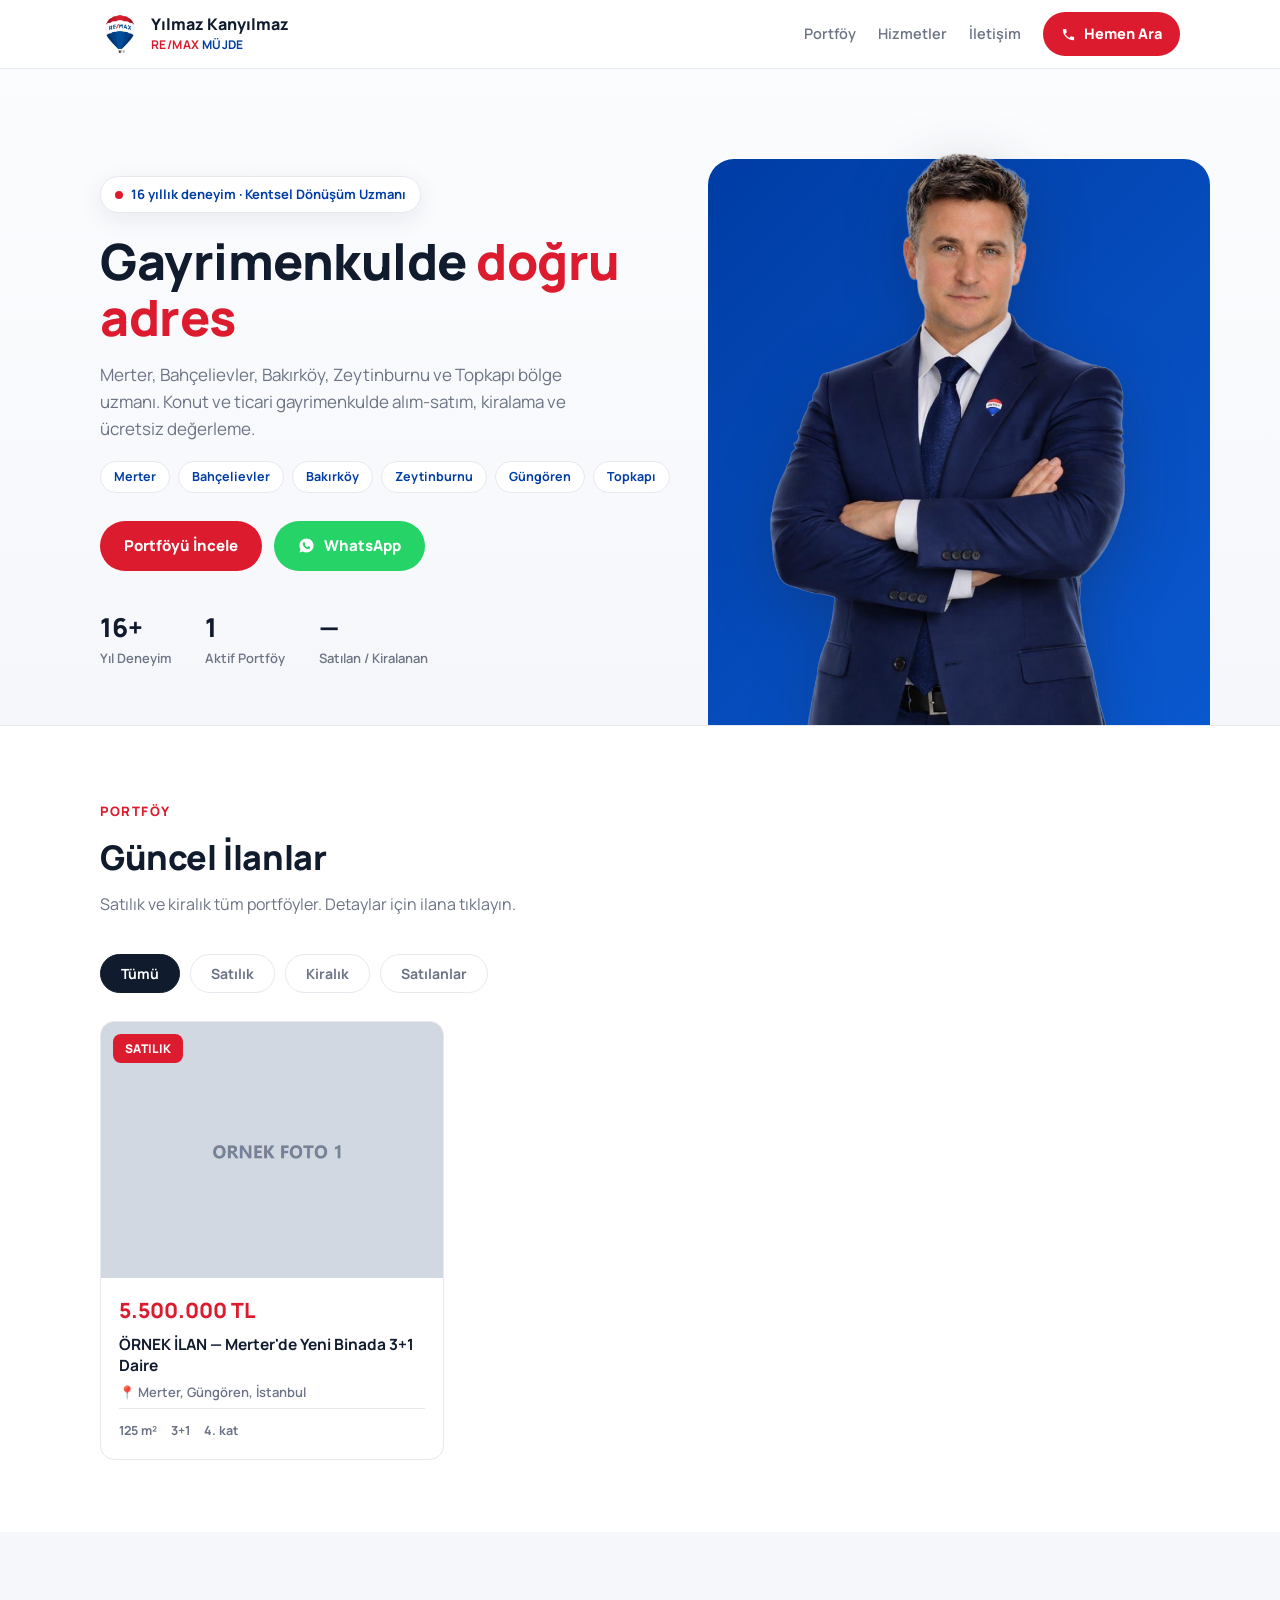
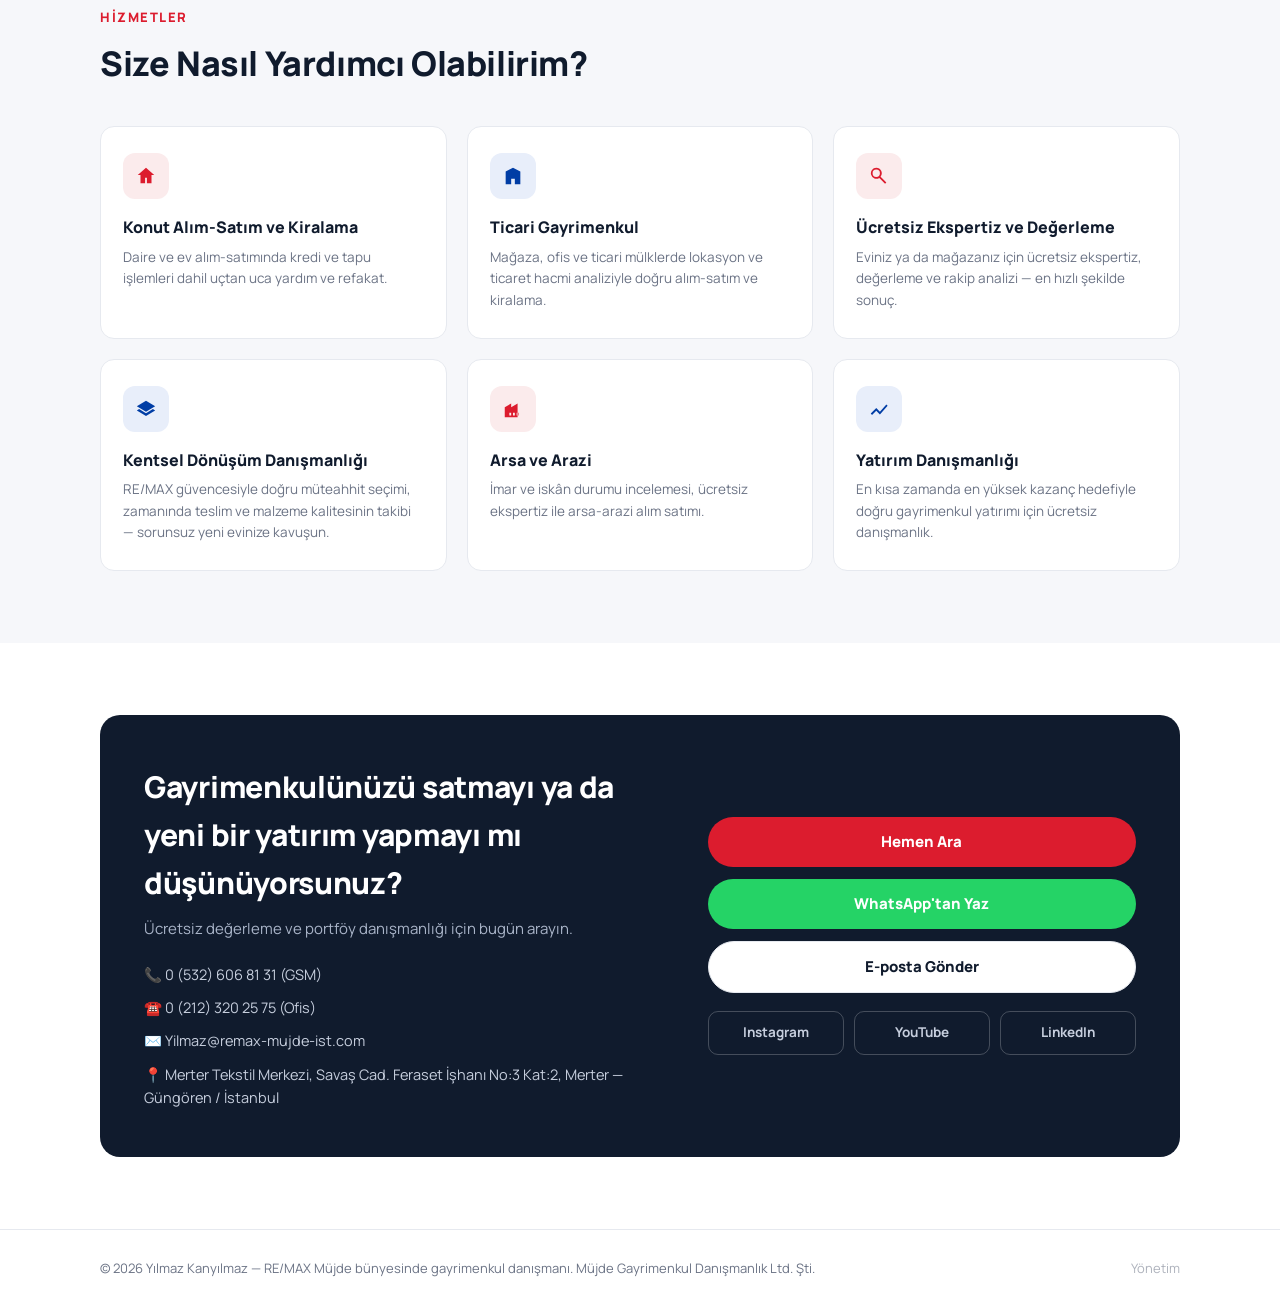
==== index.html @ 8ed7a1a2 "RE/MAX Yilmaz Kanyilmaz portfolyo sitesi - ilk surum Co-Authored-By: Claude Fable 5 <noreply@anthrop" ====
<!DOCTYPE html>
<html lang="tr">
<head>
<meta charset="UTF-8">
<meta name="viewport" content="width=device-width, initial-scale=1.0">
<title>Yılmaz Kanyılmaz | RE/MAX Müjde — Kağıthane Gayrimenkul Danışmanı</title>
<meta name="description" content="Yılmaz Kanyılmaz — RE/MAX Müjde bünyesinde gayrimenkul danışmanı ve kentsel dönüşüm uzmanı. Merter, Bahçelievler, Bakırköy, Zeytinburnu ve Topkapı'da satılık ve kiralık portföyler, ücretsiz değerleme.">
<meta property="og:title" content="Yılmaz Kanyılmaz | RE/MAX Müjde">
<meta property="og:description" content="Merter, Bahçelievler, Bakırköy, Zeytinburnu ve Topkapı'da satılık ve kiralık gayrimenkul portföyleri. 16 yıllık deneyim, ücretsiz değerleme.">
<meta property="og:image" content="https://remaxyilmaz.com/gorseller/yilmaz-kanyilmaz.jpg">
<link rel="icon" type="image/jpeg" href="gorseller/remax-balon.jpg">
<link rel="preconnect" href="https://fonts.googleapis.com">
<link rel="preconnect" href="https://fonts.gstatic.com" crossorigin>
<link href="https://fonts.googleapis.com/css2?family=Manrope:wght@400;600;700;800&display=swap" rel="stylesheet">
<link rel="stylesheet" href="css/stil.css">
</head>
<body>

<header class="ustbar">
  <div class="sarici ustbar-ic">
    <a class="marka" href="#">
      <img src="gorseller/remax-balon.jpg" alt="RE/MAX">
      <span class="marka-yazi">
        <span class="ad">Yılmaz Kanyılmaz</span><br>
        <span class="ofis"><span class="re">RE/MAX</span> <span class="mx">MÜJDE</span></span>
      </span>
    </a>
    <nav class="ust-linkler">
      <a href="#ilanlar" class="gizle-mobil">Portföy</a>
      <a href="#hizmetler" class="gizle-mobil">Hizmetler</a>
      <a href="#iletisim" class="gizle-mobil">İletişim</a>
      <a class="ara-btn" id="ustAraBtn" href="#">
        <svg width="15" height="15" viewBox="0 0 24 24" fill="currentColor"><path d="M6.6 10.8c1.4 2.8 3.8 5.1 6.6 6.6l2.2-2.2c.3-.3.7-.4 1-.2 1.1.4 2.3.6 3.6.6.6 0 1 .4 1 1V20c0 .6-.4 1-1 1C10.6 21 3 13.4 3 4c0-.6.4-1 1-1h3.5c.6 0 1 .4 1 1 0 1.2.2 2.4.6 3.6.1.3 0 .7-.2 1l-2.3 2.2z"/></svg>
        <span id="ustAraYazi">Hemen Ara</span>
      </a>
    </nav>
  </div>
</header>

<section class="hero">
  <div class="sarici hero-ic">
    <div class="hero-metin">
      <span class="rozet"><span class="nokta"></span> 16 yıllık deneyim · Kentsel Dönüşüm Uzmanı</span>
      <h1>Gayrimenkulde <span class="vurgu">doğru adres</span></h1>
      <p class="alt">Merter, Bahçelievler, Bakırköy, Zeytinburnu ve Topkapı bölge uzmanı. Konut ve ticari gayrimenkulde alım-satım, kiralama ve ücretsiz değerleme.</p>
      <div class="bolge-cipleri">
        <span>Merter</span><span>Bahçelievler</span><span>Bakırköy</span><span>Zeytinburnu</span><span>Güngören</span><span>Topkapı</span>
      </div>
      <div class="hero-btnler">
        <a class="btn btn-kirmizi" href="#ilanlar">Portföyü İncele</a>
        <a class="btn btn-yesil" id="heroWhatsapp" href="#" target="_blank" rel="noopener">
          <svg width="17" height="17" viewBox="0 0 24 24" fill="currentColor"><path d="M12 2C6.5 2 2 6.4 2 11.9c0 1.9.5 3.7 1.5 5.3L2 22l4.9-1.4c1.5.9 3.3 1.3 5.1 1.3 5.5 0 10-4.4 10-9.9S17.5 2 12 2zm5 13.9c-.2.6-1.2 1.2-1.7 1.2-.4.1-1 .1-1.6-.1-.4-.1-.9-.3-1.5-.5-2.6-1.1-4.3-3.7-4.4-3.9-.1-.2-1.1-1.4-1.1-2.7 0-1.3.7-1.9.9-2.2.2-.3.5-.3.7-.3h.5c.2 0 .4-.1.6.4.2.6.8 1.9.8 2 .1.1.1.3 0 .5-.3.6-.7.9-.5 1.2.7 1.2 1.6 2 2.8 2.6.3.2.5.1.7-.1l.9-1c.2-.3.4-.2.7-.1l2 .9c.3.2.5.3.5.4.1.1.1.5-.3 1.1z"/></svg>
          WhatsApp
        </a>
      </div>
      <div class="hero-istatistik">
        <div class="ist"><div class="sayi">16+</div><div class="aciklama">Yıl Deneyim</div></div>
        <div class="ist"><div class="sayi" id="istAktif">—</div><div class="aciklama">Aktif Portföy</div></div>
        <div class="ist"><div class="sayi" id="istSatilan">—</div><div class="aciklama">Satılan / Kiralanan</div></div>
      </div>
    </div>
    <div class="hero-foto">
      <div class="halka"></div>
      <img src="gorseller/yilmaz-kanyilmaz-kesim-web.png" alt="Yılmaz Kanyılmaz — Gayrimenkul Danışmanı">
    </div>
  </div>
</section>

<section class="bolum" id="ilanlar">
  <div class="sarici">
    <div class="bolum-baslik">
      <span class="etiket">Portföy</span>
      <h2>Güncel İlanlar</h2>
      <p>Satılık ve kiralık tüm portföyler. Detaylar için ilana tıklayın.</p>
    </div>
    <div class="filtreler" id="filtreler">
      <button class="filtre secili" data-filtre="hepsi">Tümü</button>
      <button class="filtre" data-filtre="satilik">Satılık</button>
      <button class="filtre" data-filtre="kiralik">Kiralık</button>
      <button class="filtre" data-filtre="satildi">Satılanlar</button>
    </div>
    <div class="ilan-izgara" id="ilanIzgara"></div>
    <div class="bos-durum gizli" id="bosDurum">
      <div class="buyuk">Şu anda bu kategoride ilan bulunmuyor</div>
      <div>Yeni portföyler için beni arayabilirsiniz.</div>
    </div>
  </div>
</section>

<section class="bolum" id="hizmetler" style="background:var(--zemin)">
  <div class="sarici">
    <div class="bolum-baslik">
      <span class="etiket">Hizmetler</span>
      <h2>Size Nasıl Yardımcı Olabilirim?</h2>
    </div>
    <div class="hizmet-izgara">
      <div class="hizmet">
        <div class="ikon"><svg width="22" height="22" viewBox="0 0 24 24" fill="currentColor"><path d="M12 3l9 8h-3v9h-5v-6h-2v6H6v-9H3l9-8z"/></svg></div>
        <h3>Konut Alım-Satım ve Kiralama</h3>
        <p>Daire ve ev alım-satımında kredi ve tapu işlemleri dahil uçtan uca yardım ve refakat.</p>
      </div>
      <div class="hizmet">
        <div class="ikon"><svg width="22" height="22" viewBox="0 0 24 24" fill="currentColor"><path d="M4 21V7l8-4 8 4v14h-6v-6h-4v6H4z"/></svg></div>
        <h3>Ticari Gayrimenkul</h3>
        <p>Mağaza, ofis ve ticari mülklerde lokasyon ve ticaret hacmi analiziyle doğru alım-satım ve kiralama.</p>
      </div>
      <div class="hizmet">
        <div class="ikon"><svg width="22" height="22" viewBox="0 0 24 24" fill="currentColor"><path d="M9 3a6 6 0 014.7 9.7l6.3 6.3-1.4 1.4-6.3-6.3A6 6 0 119 3zm0 2a4 4 0 100 8 4 4 0 000-8z"/></svg></div>
        <h3>Ücretsiz Ekspertiz ve Değerleme</h3>
        <p>Eviniz ya da mağazanız için ücretsiz ekspertiz, değerleme ve rakip analizi — en hızlı şekilde sonuç.</p>
      </div>
      <div class="hizmet">
        <div class="ikon"><svg width="22" height="22" viewBox="0 0 24 24" fill="currentColor"><path d="M12 3L2 9l10 6 10-6-10-6zm0 13.5L4.5 12 2 13.5l10 6 10-6-2.5-1.5L12 16.5z"/></svg></div>
        <h3>Kentsel Dönüşüm Danışmanlığı</h3>
        <p>RE/MAX güvencesiyle doğru müteahhit seçimi, zamanında teslim ve malzeme kalitesinin takibi — sorunsuz yeni evinize kavuşun.</p>
      </div>
      <div class="hizmet">
        <div class="ikon"><svg width="22" height="22" viewBox="0 0 24 24" fill="currentColor"><path d="M3 21V10l7-4v4l7-4v15H3zm9-2h2v-3h-2v3zm-4 0h2v-3H8v3zm8 0h2v-3h-2v3z"/></svg></div>
        <h3>Arsa ve Arazi</h3>
        <p>İmar ve iskân durumu incelemesi, ücretsiz ekspertiz ile arsa-arazi alım satımı.</p>
      </div>
      <div class="hizmet">
        <div class="ikon"><svg width="22" height="22" viewBox="0 0 24 24" fill="currentColor"><path d="M3 17l6-6 4 4 7-8 1.4 1.4L13 18l-4-4-4.6 4.6L3 17z"/></svg></div>
        <h3>Yatırım Danışmanlığı</h3>
        <p>En kısa zamanda en yüksek kazanç hedefiyle doğru gayrimenkul yatırımı için ücretsiz danışmanlık.</p>
      </div>
    </div>
  </div>
</section>

<section class="bolum" id="iletisim">
  <div class="sarici">
    <div class="iletisim-kutu">
      <div>
        <h2>Gayrimenkulünüzü satmayı ya da yeni bir yatırım yapmayı mı düşünüyorsunuz?</h2>
        <p class="alt">Ücretsiz değerleme ve portföy danışmanlığı için bugün arayın.</p>
        <div class="iletisim-detay">
          <a id="iletisimTel" href="#">📞 <span id="iletisimTelYazi"></span> (GSM)</a>
          <a id="iletisimOfisTel" href="#">☎️ <span id="iletisimOfisYazi"></span> (Ofis)</a>
          <a id="iletisimEposta" href="#">✉️ <span id="iletisimEpostaYazi"></span></a>
          <span id="iletisimAdres">📍</span>
        </div>
      </div>
      <div class="iletisim-btnler">
        <a class="btn btn-kirmizi" id="iletisimAraBtn" href="#">Hemen Ara</a>
        <a class="btn btn-yesil" id="iletisimWhatsapp" href="#" target="_blank" rel="noopener">WhatsApp'tan Yaz</a>
        <a class="btn btn-cerceve" id="iletisimMailBtn" href="#" style="background:#fff">E-posta Gönder</a>
        <div class="sosyal-linkler">
          <a id="sosyalInstagram" href="#" target="_blank" rel="noopener" aria-label="Instagram">Instagram</a>
          <a id="sosyalYoutube" href="#" target="_blank" rel="noopener" aria-label="YouTube">YouTube</a>
          <a id="sosyalLinkedin" href="#" target="_blank" rel="noopener" aria-label="LinkedIn">LinkedIn</a>
        </div>
      </div>
    </div>
  </div>
</section>

<footer class="altbilgi">
  <div class="sarici altbilgi-ic">
    <span>© <span id="yil"></span> Yılmaz Kanyılmaz — RE/MAX Müjde bünyesinde gayrimenkul danışmanı. Müjde Gayrimenkul Danışmanlık Ltd. Şti.</span>
    <a class="yonetim" href="admin.html">Yönetim</a>
  </div>
</footer>

<script src="js/config.js"></script>
<script src="js/site.js"></script>
</body>
</html>
---- css/stil.css ----
/* RE/MAX Yılmaz Kanyılmaz — site stilleri */
:root{
  --kirmizi:#DC1C2E;
  --kirmizi-koyu:#B5121F;
  --lacivert:#003DA5;
  --koyu:#101B2D;
  --metin:#2A3345;
  --soluk:#6B7385;
  --cizgi:#E6E9EF;
  --zemin:#F6F7FA;
  --beyaz:#FFFFFF;
  --radius:14px;
  --golge:0 6px 24px rgba(16,27,45,.08);
}
*{margin:0;padding:0;box-sizing:border-box}
html{scroll-behavior:smooth}
body{
  font-family:'Manrope',-apple-system,'Segoe UI',sans-serif;
  color:var(--metin);
  background:var(--beyaz);
  line-height:1.6;
  -webkit-font-smoothing:antialiased;
}
img{max-width:100%;display:block}
a{color:inherit;text-decoration:none}
button{font-family:inherit;cursor:pointer}
.sarici{max-width:1120px;margin:0 auto;padding:0 20px}

/* ---------- Üst bar ---------- */
.ustbar{
  position:sticky;top:0;z-index:50;
  background:rgba(255,255,255,.94);
  backdrop-filter:blur(10px);
  border-bottom:1px solid var(--cizgi);
}
.ustbar-ic{display:flex;align-items:center;justify-content:space-between;height:68px;gap:12px}
.marka{display:flex;align-items:center;gap:11px;min-width:0}
.marka img{width:40px;height:40px;object-fit:contain}
.marka-yazi{line-height:1.2;min-width:0}
.marka-yazi .ad{font-weight:800;font-size:16px;color:var(--koyu);white-space:nowrap}
.marka-yazi .ofis{font-size:12px;font-weight:700;letter-spacing:.4px}
.marka-yazi .ofis .re{color:var(--kirmizi)}
.marka-yazi .ofis .mx{color:var(--lacivert)}
.ust-linkler{display:flex;align-items:center;gap:22px;font-weight:600;font-size:14.5px;color:var(--soluk)}
.ust-linkler a:hover{color:var(--koyu)}
.ara-btn{
  display:inline-flex;align-items:center;gap:8px;
  background:var(--kirmizi);color:#fff;font-weight:800;font-size:14.5px;
  padding:10px 18px;border-radius:999px;transition:background .15s;white-space:nowrap;
}
.ara-btn:hover{background:var(--kirmizi-koyu)}
@media(max-width:720px){.ust-linkler .gizle-mobil{display:none}}
@media(max-width:520px){
  .marka-yazi .ad{font-size:14px}
  .ara-btn{padding:9px 14px;font-size:13.5px}
  .ust-linkler{gap:12px}
}

/* ---------- Hero ---------- */
.hero{background:linear-gradient(180deg,#FBFCFE 0%,var(--zemin) 100%);border-bottom:1px solid var(--cizgi);overflow:hidden}
.hero-ic{display:grid;grid-template-columns:1.15fr .85fr;gap:40px;align-items:end;padding-top:56px}
.hero-metin{padding-bottom:56px}
.rozet{
  display:inline-flex;align-items:center;gap:8px;
  background:#fff;border:1px solid var(--cizgi);border-radius:999px;
  padding:7px 14px;font-size:13px;font-weight:700;color:var(--lacivert);
  box-shadow:var(--golge);margin-bottom:20px;
}
.rozet .nokta{width:8px;height:8px;border-radius:50%;background:var(--kirmizi)}
.hero h1{font-size:clamp(30px,4.6vw,50px);font-weight:800;color:var(--koyu);line-height:1.12;letter-spacing:-.5px}
.hero h1 .vurgu{color:var(--kirmizi)}
.hero p.alt{margin-top:16px;font-size:17px;color:var(--soluk);max-width:480px}
.hero-btnler{display:flex;flex-wrap:wrap;gap:12px;margin-top:28px}
.btn{
  display:inline-flex;align-items:center;justify-content:center;gap:9px;
  padding:13px 24px;border-radius:999px;font-weight:800;font-size:15px;
  border:none;transition:transform .12s,background .15s,box-shadow .15s;
}
.btn:active{transform:scale(.97)}
.btn-kirmizi{background:var(--kirmizi);color:#fff}
.btn-kirmizi:hover{background:var(--kirmizi-koyu)}
.btn-cerceve{background:#fff;color:var(--koyu);border:1.5px solid var(--cizgi)}
.btn-cerceve:hover{border-color:#c9cfda}
.btn-yesil{background:#25D366;color:#fff}
.btn-yesil:hover{background:#1FB858}
.bolge-cipleri{display:flex;flex-wrap:wrap;gap:8px;margin-top:18px}
.bolge-cipleri span{
  background:#fff;border:1px solid var(--cizgi);border-radius:999px;
  padding:5px 13px;font-size:12.5px;font-weight:700;color:var(--lacivert);
}
.hero-istatistik{display:flex;gap:34px;margin-top:36px}
.ist .sayi{font-size:26px;font-weight:800;color:var(--koyu)}
.ist .aciklama{font-size:13px;color:var(--soluk);font-weight:600}
.hero-foto{position:relative;align-self:end}
.hero-foto .halka{
  position:absolute;inset:auto -30px -120px -30px;top:34px;
  background:linear-gradient(135deg,var(--lacivert),#0B5BD3);
  border-radius:26px 26px 0 0;
}
.hero-foto img{position:relative;z-index:1;width:100%;max-width:400px;margin:0 auto;filter:drop-shadow(0 18px 30px rgba(16,27,45,.25))}
@media(max-width:860px){
  .hero-ic{grid-template-columns:1fr;gap:0}
  .hero-metin{padding-bottom:36px}
  .hero-foto{max-width:330px;margin:0 auto}
  .hero-istatistik{gap:24px}
}

/* ---------- Bölümler ---------- */
.bolum{padding:72px 0}
.bolum-baslik{margin-bottom:36px}
.bolum-baslik .etiket{font-size:13px;font-weight:800;letter-spacing:1.5px;color:var(--kirmizi);text-transform:uppercase}
.bolum-baslik h2{font-size:clamp(24px,3.2vw,34px);font-weight:800;color:var(--koyu);letter-spacing:-.4px;margin-top:6px}
.bolum-baslik p{color:var(--soluk);margin-top:8px;max-width:560px}

/* ---------- Filtre ---------- */
.filtreler{display:flex;flex-wrap:wrap;gap:10px;margin-bottom:28px}
.filtre{
  padding:9px 20px;border-radius:999px;font-weight:700;font-size:14px;
  background:#fff;border:1.5px solid var(--cizgi);color:var(--soluk);transition:all .15s;
}
.filtre:hover{border-color:#c9cfda;color:var(--koyu)}
.filtre.secili{background:var(--koyu);border-color:var(--koyu);color:#fff}

/* ---------- İlan kartları ---------- */
.ilan-izgara{display:grid;grid-template-columns:repeat(3,1fr);gap:24px}
@media(max-width:960px){.ilan-izgara{grid-template-columns:repeat(2,1fr)}}
@media(max-width:600px){.ilan-izgara{grid-template-columns:1fr}}
.ilan-kart{
  background:#fff;border:1px solid var(--cizgi);border-radius:var(--radius);
  overflow:hidden;transition:transform .15s,box-shadow .15s;display:flex;flex-direction:column;
}
.ilan-kart:hover{transform:translateY(-4px);box-shadow:var(--golge)}
.ilan-kart .foto{position:relative;aspect-ratio:4/3;background:#E9EDF3;overflow:hidden}
.ilan-kart .foto img{width:100%;height:100%;object-fit:cover}
.tip-rozet{
  position:absolute;top:12px;left:12px;z-index:2;
  padding:5px 12px;border-radius:8px;font-size:12px;font-weight:800;color:#fff;letter-spacing:.3px;
}
.tip-rozet.satilik{background:var(--kirmizi)}
.tip-rozet.kiralik{background:var(--lacivert)}
.satildi-ort{
  position:absolute;inset:0;z-index:3;background:rgba(16,27,45,.55);
  display:flex;align-items:center;justify-content:center;
}
.satildi-ort span{
  background:#fff;color:var(--kirmizi);font-weight:800;font-size:15px;letter-spacing:2px;
  padding:8px 22px;border-radius:8px;transform:rotate(-6deg);border:2px solid var(--kirmizi);
}
.ilan-kart .icerik{padding:16px 18px 18px;display:flex;flex-direction:column;gap:6px;flex:1}
.ilan-kart .fiyat{font-size:21px;font-weight:800;color:var(--kirmizi)}
.ilan-kart .fiyat .donem{font-size:13px;color:var(--soluk);font-weight:600}
.ilan-kart h3{font-size:15.5px;font-weight:700;color:var(--koyu);line-height:1.35;display:-webkit-box;-webkit-line-clamp:2;-webkit-box-orient:vertical;overflow:hidden}
.ilan-kart .konum{font-size:13px;color:var(--soluk);font-weight:600;display:flex;align-items:center;gap:5px}
.ilan-kart .ozet{
  display:flex;gap:14px;margin-top:auto;padding-top:12px;border-top:1px solid var(--cizgi);
  font-size:12.5px;color:var(--soluk);font-weight:700;flex-wrap:wrap;
}
.bos-durum{
  text-align:center;padding:70px 20px;background:var(--zemin);
  border:1.5px dashed var(--cizgi);border-radius:var(--radius);color:var(--soluk);
}
.bos-durum .buyuk{font-size:17px;font-weight:700;color:var(--metin);margin-bottom:6px}

/* ---------- Hizmetler ---------- */
.hizmet-izgara{display:grid;grid-template-columns:repeat(3,1fr);gap:20px}
@media(max-width:960px){.hizmet-izgara{grid-template-columns:repeat(2,1fr)}}
@media(max-width:520px){.hizmet-izgara{grid-template-columns:1fr}}
.hizmet{
  background:#fff;border:1px solid var(--cizgi);border-radius:var(--radius);
  padding:26px 22px;
}
.hizmet .ikon{
  width:46px;height:46px;border-radius:12px;display:flex;align-items:center;justify-content:center;
  background:#FBEBEC;color:var(--kirmizi);margin-bottom:16px;
}
.hizmet:nth-child(even) .ikon{background:#E8EEFA;color:var(--lacivert)}
.hizmet h3{font-size:16px;font-weight:800;color:var(--koyu);margin-bottom:6px}
.hizmet p{font-size:13.5px;color:var(--soluk)}

/* ---------- İletişim ---------- */
.iletisim-kutu{
  background:var(--koyu);border-radius:20px;padding:48px 44px;color:#fff;
  display:grid;grid-template-columns:1.1fr .9fr;gap:40px;align-items:center;
}
@media(max-width:860px){.iletisim-kutu{grid-template-columns:1fr;padding:36px 26px}}
.iletisim-kutu h2{font-size:clamp(22px,3vw,30px);font-weight:800;letter-spacing:-.3px}
.iletisim-kutu p.alt{color:#A9B4C8;margin-top:10px;font-size:15px}
.iletisim-detay{margin-top:22px;display:flex;flex-direction:column;gap:10px;font-size:14.5px;color:#C6CEDD}
.iletisim-detay a:hover{color:#fff}
.iletisim-btnler{display:flex;flex-direction:column;gap:12px}
.iletisim-btnler .btn{width:100%}
.sosyal-linkler{display:flex;gap:10px;justify-content:center;margin-top:6px}
.sosyal-linkler a{
  flex:1;text-align:center;padding:10px 8px;border-radius:10px;
  border:1px solid rgba(255,255,255,.22);color:#C6CEDD;font-weight:700;font-size:13.5px;
}
.sosyal-linkler a:hover{color:#fff;border-color:rgba(255,255,255,.5)}

/* ---------- Alt bilgi ---------- */
.altbilgi{padding:28px 0;border-top:1px solid var(--cizgi)}
.altbilgi-ic{display:flex;align-items:center;justify-content:space-between;gap:14px;flex-wrap:wrap;font-size:13px;color:var(--soluk)}
.altbilgi a.yonetim{opacity:.55}
.altbilgi a.yonetim:hover{opacity:1}

/* ---------- İlan detay ---------- */
.geri-bar{padding:18px 0 0}
.geri-link{display:inline-flex;align-items:center;gap:7px;font-weight:700;font-size:14px;color:var(--soluk)}
.geri-link:hover{color:var(--koyu)}
.detay-ic{display:grid;grid-template-columns:1.5fr 1fr;gap:36px;padding:24px 0 72px;align-items:start}
@media(max-width:900px){.detay-ic{grid-template-columns:1fr}}
.galeri{position:relative}
.galeri .ana{
  position:relative;aspect-ratio:4/3;border-radius:var(--radius);overflow:hidden;
  background:#E9EDF3;
}
.galeri .ana img{width:100%;height:100%;object-fit:cover}
.galeri .ok{
  position:absolute;top:50%;transform:translateY(-50%);z-index:2;
  width:42px;height:42px;border-radius:50%;border:none;background:rgba(255,255,255,.92);
  color:var(--koyu);font-size:19px;display:flex;align-items:center;justify-content:center;
  box-shadow:var(--golge);
}
.galeri .ok.sol{left:14px}.galeri .ok.sag{right:14px}
.galeri .sayac{
  position:absolute;bottom:12px;right:12px;z-index:2;background:rgba(16,27,45,.7);
  color:#fff;font-size:12.5px;font-weight:700;padding:4px 11px;border-radius:999px;
}
.kucukler{display:flex;gap:10px;margin-top:12px;overflow-x:auto;padding-bottom:4px}
.kucukler img{
  width:86px;height:64px;object-fit:cover;border-radius:8px;cursor:pointer;
  border:2.5px solid transparent;flex-shrink:0;opacity:.75;transition:all .12s;
}
.kucukler img.secili{border-color:var(--kirmizi);opacity:1}
.detay-bilgi .tipler{display:flex;gap:8px;margin-bottom:14px}
.detay-bilgi .tip-rozet{position:static}
.detay-fiyat{font-size:34px;font-weight:800;color:var(--kirmizi);letter-spacing:-.5px}
.detay-fiyat .donem{font-size:16px;color:var(--soluk);font-weight:600}
.detay-bilgi h1{font-size:22px;font-weight:800;color:var(--koyu);line-height:1.3;margin-top:10px}
.detay-bilgi .konum{color:var(--soluk);font-weight:600;font-size:14.5px;margin-top:6px}
.ozellik-tablo{
  margin-top:22px;border:1px solid var(--cizgi);border-radius:var(--radius);overflow:hidden;
}
.ozellik-tablo .satir{
  display:flex;justify-content:space-between;gap-14px;padding:11px 16px;font-size:14px;
}
.ozellik-tablo .satir:nth-child(odd){background:var(--zemin)}
.ozellik-tablo .satir .ad{color:var(--soluk);font-weight:600}
.ozellik-tablo .satir .deger{font-weight:800;color:var(--koyu);text-align:right}
.aciklama-kutu{margin-top:26px}
.aciklama-kutu h2{font-size:17px;font-weight:800;color:var(--koyu);margin-bottom:10px}
.aciklama-kutu .metin{white-space:pre-line;color:var(--metin);font-size:15px}
.danisman-kart{
  margin-top:26px;background:var(--zemin);border:1px solid var(--cizgi);
  border-radius:var(--radius);padding:20px;display:flex;gap:16px;align-items:center;flex-wrap:wrap;
}
.danisman-kart img{width:64px;height:64px;border-radius:50%;object-fit:cover;object-position:top}
.danisman-kart .bilgi{flex:1;min-width:150px}
.danisman-kart .bilgi .ad{font-weight:800;color:var(--koyu)}
.danisman-kart .bilgi .unvan{font-size:12.5px;color:var(--soluk);font-weight:600}
.danisman-kart .btnler{display:flex;gap:9px;width:100%}
.danisman-kart .btnler .btn{flex:1;padding:11px 10px;font-size:14px}
.paylas-btn{margin-top:14px;width:100%}

/* ---------- Yönetim (admin) ---------- */
.yonetim-govde{background:var(--zemin);min-height:100vh}
.panel{max-width:760px;margin:0 auto;padding:24px 16px 90px}
.panel-baslik{display:flex;align-items:center;justify-content:space-between;gap:12px;margin:14px 0 22px;flex-wrap:wrap}
.panel-baslik h1{font-size:22px;font-weight:800;color:var(--koyu)}
.kart{background:#fff;border:1px solid var(--cizgi);border-radius:var(--radius);padding:22px;box-shadow:0 2px 10px rgba(16,27,45,.04)}
.form-grup{margin-bottom:16px}
.form-grup label{display:block;font-size:13.5px;font-weight:700;color:var(--koyu);margin-bottom:6px}
.form-grup label .istege{color:var(--soluk);font-weight:600;font-size:12px}
.form-grup input,.form-grup select,.form-grup textarea{
  width:100%;padding:12px 14px;border:1.5px solid var(--cizgi);border-radius:10px;
  font-family:inherit;font-size:15px;color:var(--metin);background:#fff;
}
.form-grup input:focus,.form-grup select:focus,.form-grup textarea:focus{outline:none;border-color:var(--lacivert)}
.form-grup textarea{min-height:130px;resize:vertical}
.form-satir{display:grid;grid-template-columns:1fr 1fr;gap:12px}
@media(max-width:520px){.form-satir{grid-template-columns:1fr}}
.sekme-btnler{display:flex;gap:8px;margin-bottom:16px}
.sekme-btnler .filtre{flex:1;text-align:center}
.foto-onizleme{display:grid;grid-template-columns:repeat(auto-fill,minmax(90px,1fr));gap:10px;margin-top:12px}
.foto-onizleme .kutu{position:relative;aspect-ratio:1;border-radius:10px;overflow:hidden;background:#E9EDF3}
.foto-onizleme .kutu img{width:100%;height:100%;object-fit:cover}
.foto-onizleme .kutu .sil{
  position:absolute;top:5px;right:5px;width:24px;height:24px;border-radius:50%;
  background:rgba(16,27,45,.75);color:#fff;border:none;font-size:13px;line-height:1;
  display:flex;align-items:center;justify-content:center;
}
.foto-onizleme .kutu .kapak{
  position:absolute;bottom:0;left:0;right:0;background:rgba(220,28,46,.9);
  color:#fff;font-size:10px;font-weight:800;text-align:center;padding:2px;letter-spacing:.5px;
}
.yonetim-ilan{
  display:flex;gap:14px;align-items:center;padding:14px;border:1px solid var(--cizgi);
  border-radius:12px;margin-bottom:12px;background:#fff;flex-wrap:wrap;
}
.yonetim-ilan img{width:74px;height:56px;object-fit:cover;border-radius:8px;background:#E9EDF3}
.yonetim-ilan .orta{flex:1;min-width:150px}
.yonetim-ilan .orta .baslik{font-weight:700;font-size:14.5px;color:var(--koyu);line-height:1.3}
.yonetim-ilan .orta .alt{font-size:12.5px;color:var(--soluk);font-weight:600;margin-top:2px}
.yonetim-ilan .btnler{display:flex;gap:8px}
.kucuk-btn{
  padding:8px 14px;border-radius:8px;font-weight:700;font-size:13px;border:1.5px solid var(--cizgi);
  background:#fff;color:var(--koyu);
}
.kucuk-btn:hover{border-color:#c9cfda}
.kucuk-btn.tehlike{color:var(--kirmizi);border-color:#F3C2C7}
.kucuk-btn.tehlike:hover{background:#FBEBEC}
.durum-mesaj{
  position:fixed;bottom:20px;left:50%;transform:translateX(-50%);z-index:100;
  background:var(--koyu);color:#fff;padding:13px 24px;border-radius:999px;
  font-weight:700;font-size:14px;box-shadow:0 10px 30px rgba(16,27,45,.3);
  max-width:92vw;text-align:center;
}
.durum-mesaj.hata{background:var(--kirmizi)}
.durum-mesaj.basari{background:#1B9E4B}
.gizli{display:none!important}
.tam-btn{width:100%;justify-content:center}
.uyari-kutu{
  background:#FFF8E6;border:1px solid #F2E2B3;color:#8A6D1A;border-radius:10px;
  padding:12px 15px;font-size:13.5px;font-weight:600;margin-bottom:16px;
}
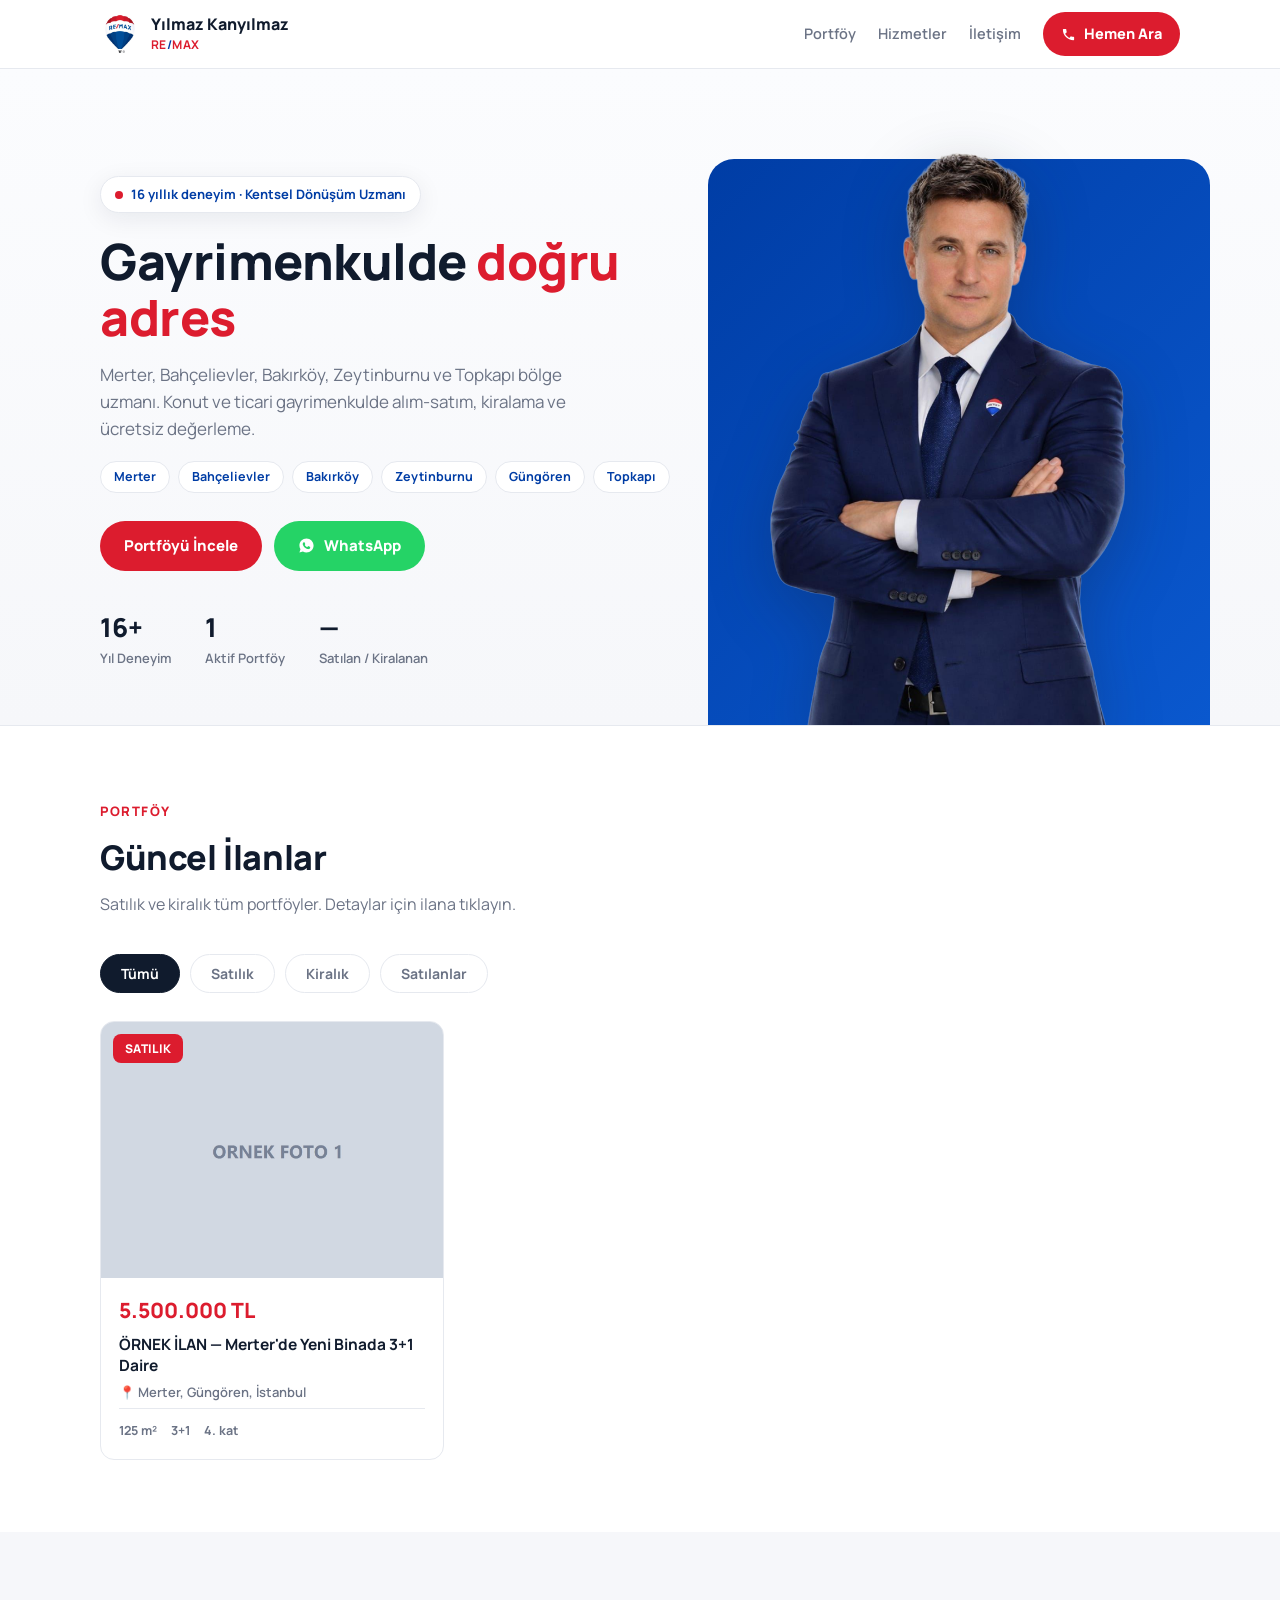
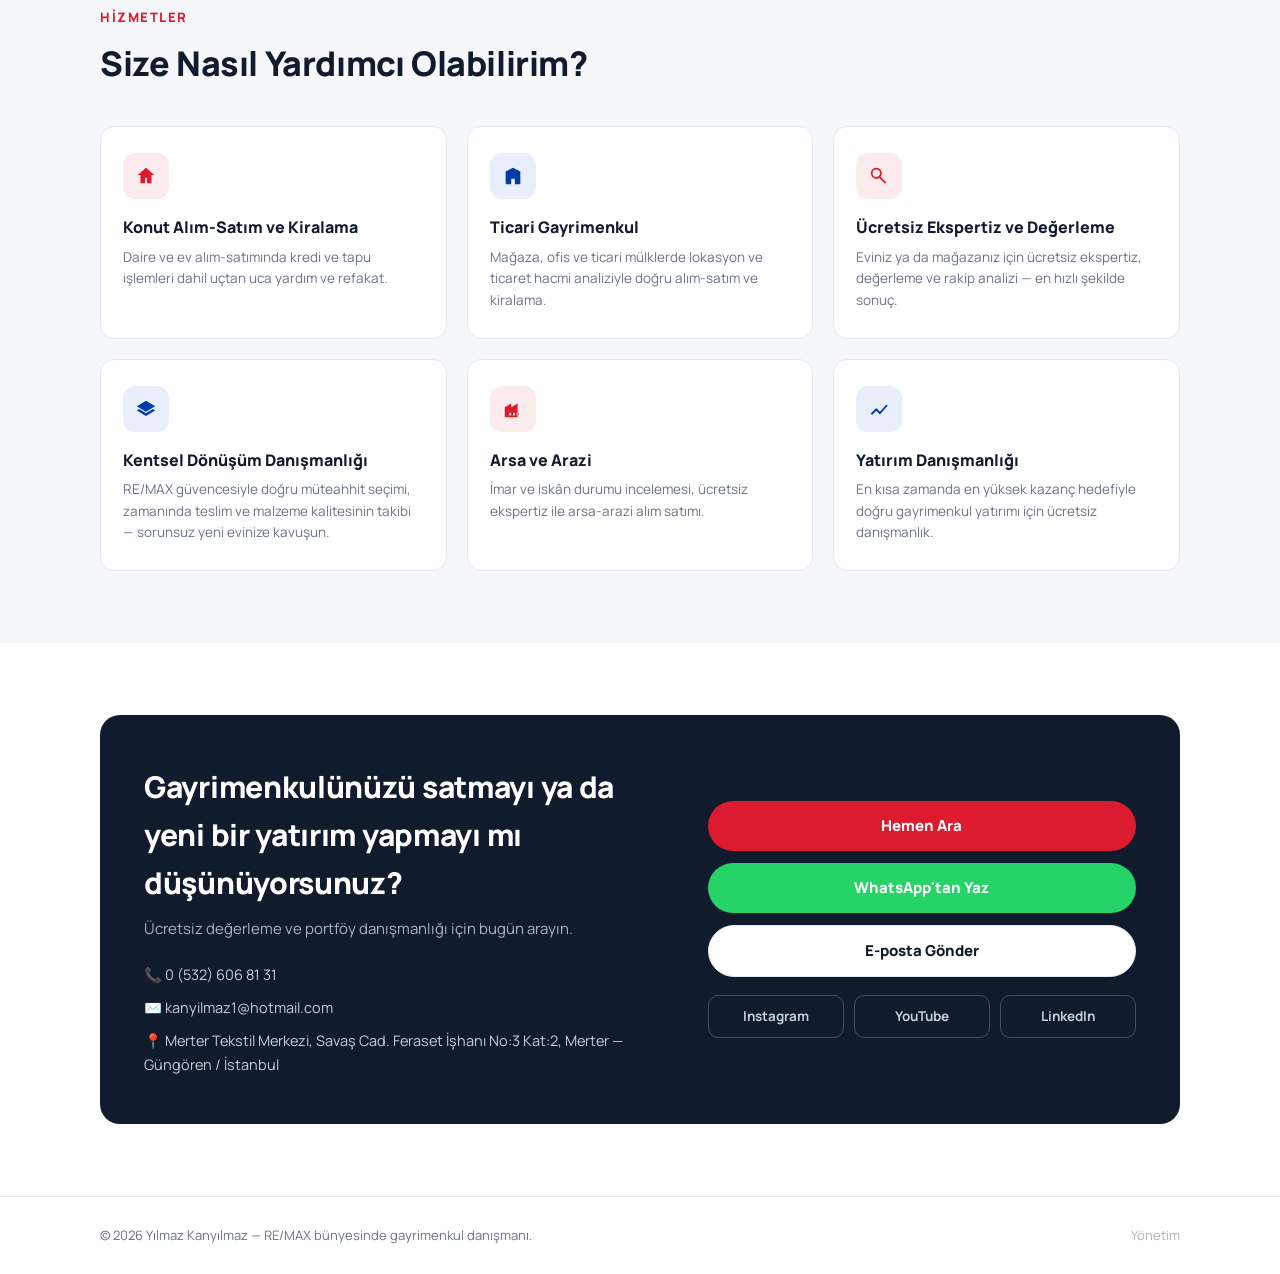
==== commit e3faffca: "Mujde ibareleri kaldirildi, e-posta ve LinkedIn guncellendi Co-Authored-By: Claude Fable 5 <noreply@" ====
--- a/index.html
+++ b/index.html
@@ -3,9 +3,9 @@
 <head>
 <meta charset="UTF-8">
 <meta name="viewport" content="width=device-width, initial-scale=1.0">
-<title>Yılmaz Kanyılmaz | RE/MAX Müjde — Kağıthane Gayrimenkul Danışmanı</title>
-<meta name="description" content="Yılmaz Kanyılmaz — RE/MAX Müjde bünyesinde gayrimenkul danışmanı ve kentsel dönüşüm uzmanı. Merter, Bahçelievler, Bakırköy, Zeytinburnu ve Topkapı'da satılık ve kiralık portföyler, ücretsiz değerleme.">
-<meta property="og:title" content="Yılmaz Kanyılmaz | RE/MAX Müjde">
+<title>Yılmaz Kanyılmaz | RE/MAX — Gayrimenkul Danışmanı · Merter, Bakırköy, Bahçelievler, Zeytinburnu</title>
+<meta name="description" content="Yılmaz Kanyılmaz — RE/MAX bünyesinde gayrimenkul danışmanı ve kentsel dönüşüm uzmanı. Merter, Bahçelievler, Bakırköy, Zeytinburnu ve Topkapı'da satılık ve kiralık portföyler, ücretsiz değerleme.">
+<meta property="og:title" content="Yılmaz Kanyılmaz | RE/MAX">
 <meta property="og:description" content="Merter, Bahçelievler, Bakırköy, Zeytinburnu ve Topkapı'da satılık ve kiralık gayrimenkul portföyleri. 16 yıllık deneyim, ücretsiz değerleme.">
 <meta property="og:image" content="https://remaxyilmaz.com/gorseller/yilmaz-kanyilmaz.jpg">
 <link rel="icon" type="image/jpeg" href="gorseller/remax-balon.jpg">
@@ -22,7 +22,7 @@
       <img src="gorseller/remax-balon.jpg" alt="RE/MAX">
       <span class="marka-yazi">
         <span class="ad">Yılmaz Kanyılmaz</span><br>
-        <span class="ofis"><span class="re">RE/MAX</span> <span class="mx">MÜJDE</span></span>
+        <span class="ofis"><span class="re">RE</span><span class="mx">/</span><span class="re">MAX</span></span>
       </span>
     </a>
     <nav class="ust-linkler">
@@ -135,8 +135,7 @@
         <h2>Gayrimenkulünüzü satmayı ya da yeni bir yatırım yapmayı mı düşünüyorsunuz?</h2>
         <p class="alt">Ücretsiz değerleme ve portföy danışmanlığı için bugün arayın.</p>
         <div class="iletisim-detay">
-          <a id="iletisimTel" href="#">📞 <span id="iletisimTelYazi"></span> (GSM)</a>
-          <a id="iletisimOfisTel" href="#">☎️ <span id="iletisimOfisYazi"></span> (Ofis)</a>
+          <a id="iletisimTel" href="#">📞 <span id="iletisimTelYazi"></span></a>
           <a id="iletisimEposta" href="#">✉️ <span id="iletisimEpostaYazi"></span></a>
           <span id="iletisimAdres">📍</span>
         </div>
@@ -157,7 +156,7 @@
 
 <footer class="altbilgi">
   <div class="sarici altbilgi-ic">
-    <span>© <span id="yil"></span> Yılmaz Kanyılmaz — RE/MAX Müjde bünyesinde gayrimenkul danışmanı. Müjde Gayrimenkul Danışmanlık Ltd. Şti.</span>
+    <span>© <span id="yil"></span> Yılmaz Kanyılmaz — RE/MAX bünyesinde gayrimenkul danışmanı.</span>
     <a class="yonetim" href="admin.html">Yönetim</a>
   </div>
 </footer>
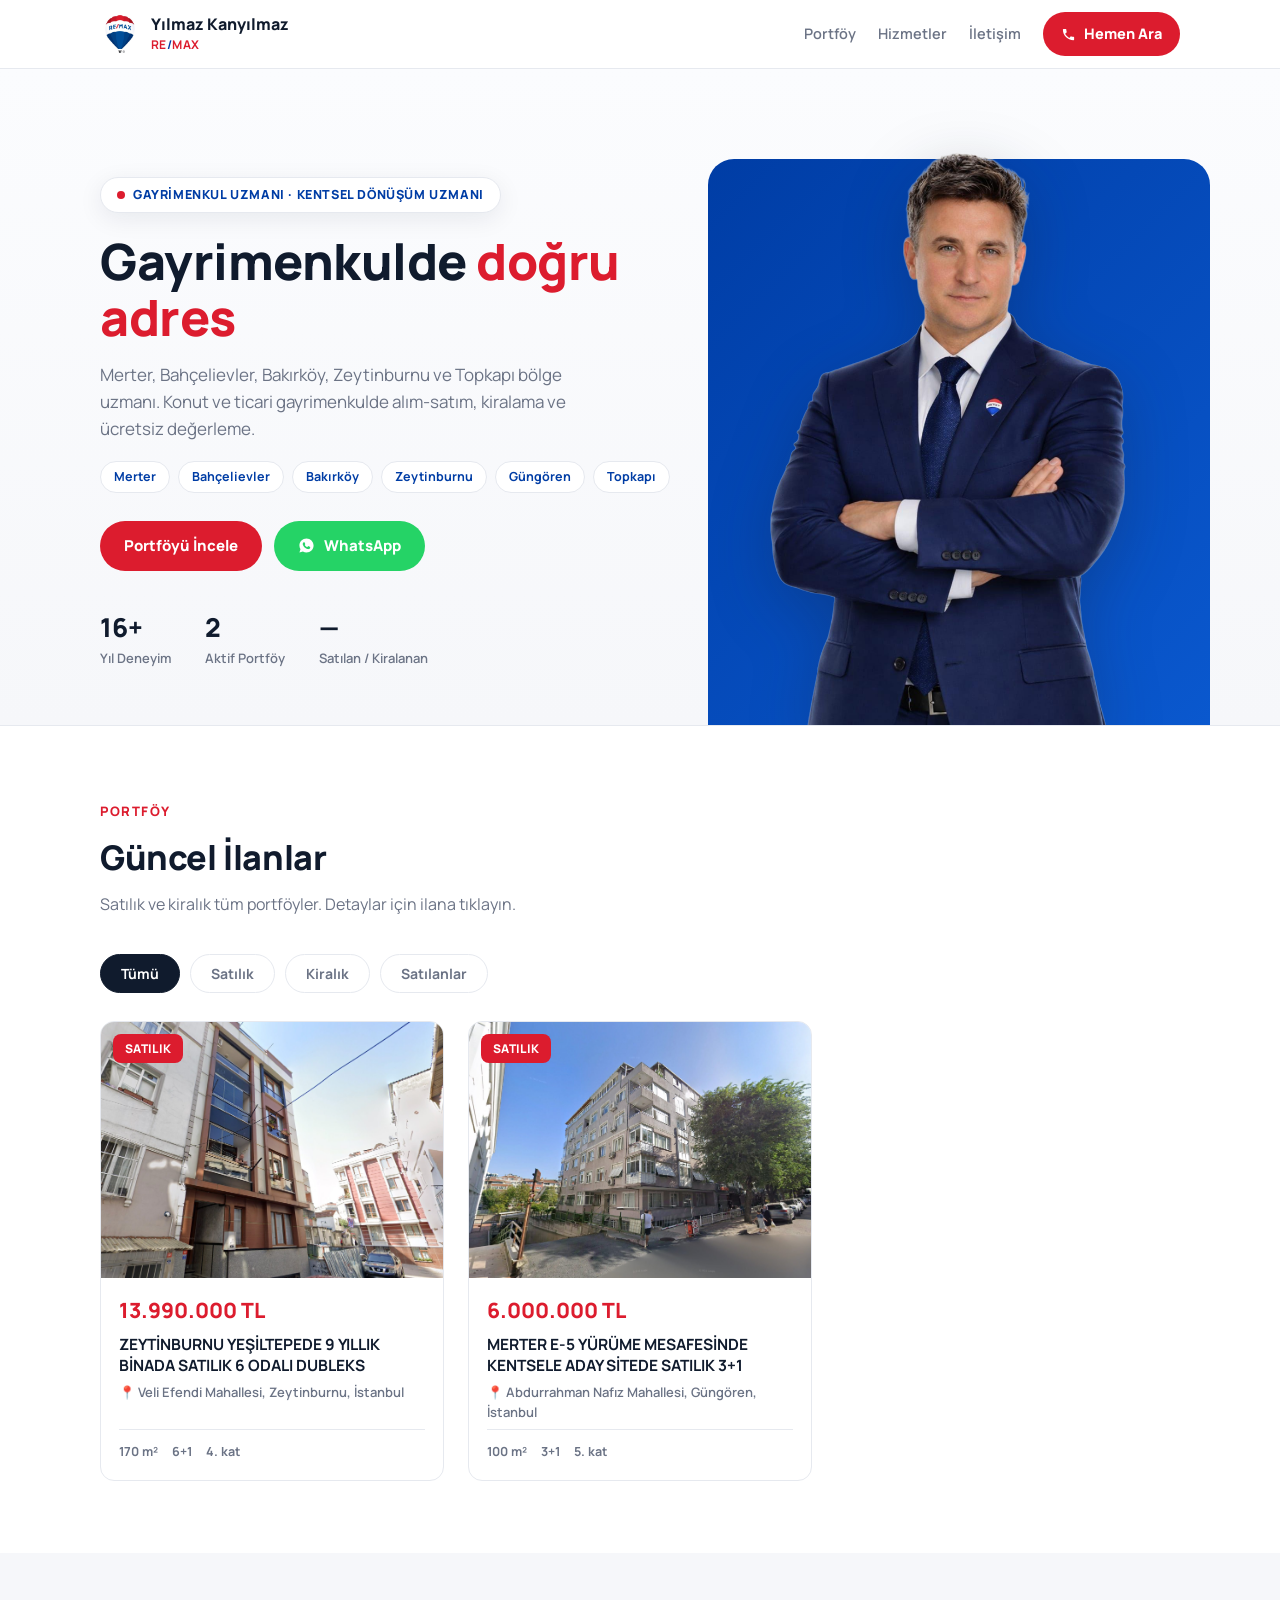
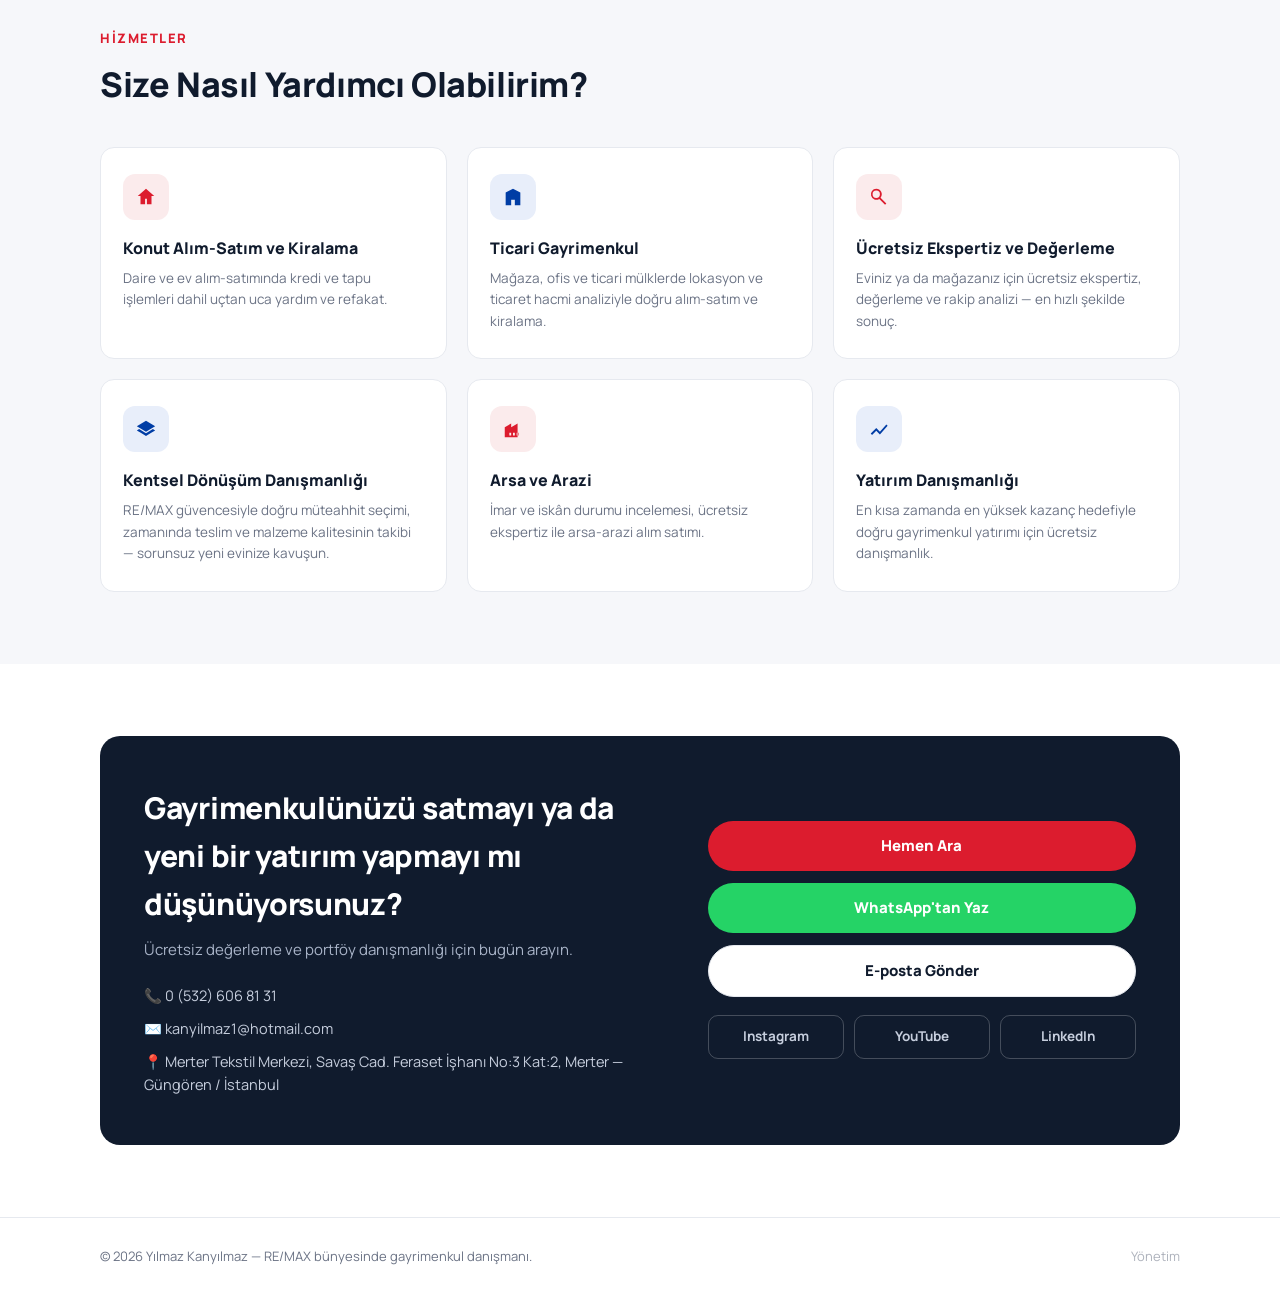
==== commit dabb8c8d: "Hero rozeti: iki unvan birlikte, buyuk harflerle Dayinin istegi: GAYRIMENKUL UZMANI . KENTSEL DONUSU" ====
--- a/index.html
+++ b/index.html
@@ -40,7 +40,7 @@
 <section class="hero">
   <div class="sarici hero-ic">
     <div class="hero-metin">
-      <span class="rozet"><span class="nokta"></span> 16 yıllık deneyim · Kentsel Dönüşüm Uzmanı</span>
+      <span class="rozet"><span class="nokta"></span> GAYRİMENKUL UZMANI · KENTSEL DÖNÜŞÜM UZMANI</span>
       <h1>Gayrimenkulde <span class="vurgu">doğru adres</span></h1>
       <p class="alt">Merter, Bahçelievler, Bakırköy, Zeytinburnu ve Topkapı bölge uzmanı. Konut ve ticari gayrimenkulde alım-satım, kiralama ve ücretsiz değerleme.</p>
       <div class="bolge-cipleri">
--- a/css/stil.css
+++ b/css/stil.css
@@ -63,9 +63,11 @@
 .rozet{
   display:inline-flex;align-items:center;gap:8px;
   background:#fff;border:1px solid var(--cizgi);border-radius:999px;
-  padding:7px 14px;font-size:13px;font-weight:700;color:var(--lacivert);
+  padding:8px 16px;font-size:12.5px;font-weight:800;color:var(--lacivert);
+  letter-spacing:.6px;line-height:1.45;
   box-shadow:var(--golge);margin-bottom:20px;
 }
+.rozet .nokta{flex-shrink:0}
 .rozet .nokta{width:8px;height:8px;border-radius:50%;background:var(--kirmizi)}
 .hero h1{font-size:clamp(30px,4.6vw,50px);font-weight:800;color:var(--koyu);line-height:1.12;letter-spacing:-.5px}
 .hero h1 .vurgu{color:var(--kirmizi)}
@@ -207,13 +209,14 @@
 .geri-link{display:inline-flex;align-items:center;gap:7px;font-weight:700;font-size:14px;color:var(--soluk)}
 .geri-link:hover{color:var(--koyu)}
 .detay-ic{display:grid;grid-template-columns:1.5fr 1fr;gap:36px;padding:24px 0 72px;align-items:start}
+.detay-ic > *{min-width:0}
 @media(max-width:900px){.detay-ic{grid-template-columns:1fr}}
 .galeri{position:relative}
 .galeri .ana{
   position:relative;aspect-ratio:4/3;border-radius:var(--radius);overflow:hidden;
-  background:#E9EDF3;
-}
-.galeri .ana img{width:100%;height:100%;object-fit:cover}
+  background:var(--koyu);
+}
+.galeri .ana img{width:100%;height:100%;object-fit:contain}
 .galeri .ok{
   position:absolute;top:50%;transform:translateY(-50%);z-index:2;
   width:42px;height:42px;border-radius:50%;border:none;background:rgba(255,255,255,.92);
@@ -241,7 +244,7 @@
   margin-top:22px;border:1px solid var(--cizgi);border-radius:var(--radius);overflow:hidden;
 }
 .ozellik-tablo .satir{
-  display:flex;justify-content:space-between;gap-14px;padding:11px 16px;font-size:14px;
+  display:flex;justify-content:space-between;gap:14px;padding:11px 16px;font-size:14px;
 }
 .ozellik-tablo .satir:nth-child(odd){background:var(--zemin)}
 .ozellik-tablo .satir .ad{color:var(--soluk);font-weight:600}
@@ -290,8 +293,21 @@
 }
 .foto-onizleme .kutu .kapak{
   position:absolute;bottom:0;left:0;right:0;background:rgba(220,28,46,.9);
-  color:#fff;font-size:10px;font-weight:800;text-align:center;padding:2px;letter-spacing:.5px;
-}
+  color:#fff;font-size:10px;font-weight:800;text-align:center;padding:3px 2px;letter-spacing:.5px;
+}
+.foto-onizleme .kutu .kapak-yap{
+  position:absolute;bottom:0;left:0;right:0;background:rgba(16,27,45,.78);
+  color:#fff;font-size:10px;font-weight:800;text-align:center;padding:3px 2px;letter-spacing:.5px;
+  border:none;
+}
+.foto-onizleme .kutu .tasi{
+  position:absolute;top:5px;left:5px;width:24px;height:24px;border-radius:6px;
+  background:rgba(16,27,45,.65);color:#fff;display:flex;align-items:center;justify-content:center;
+  font-size:13px;cursor:grab;touch-action:none;user-select:none;-webkit-user-select:none;
+}
+.foto-onizleme .kutu.suruklenen{opacity:.45}
+.foto-onizleme .kutu.hedef{outline:3px solid var(--kirmizi);outline-offset:1px}
+.foto-ipucu{margin-top:10px;font-size:12.5px;color:var(--soluk);font-weight:600}
 .yonetim-ilan{
   display:flex;gap:14px;align-items:center;padding:14px;border:1px solid var(--cizgi);
   border-radius:12px;margin-bottom:12px;background:#fff;flex-wrap:wrap;
